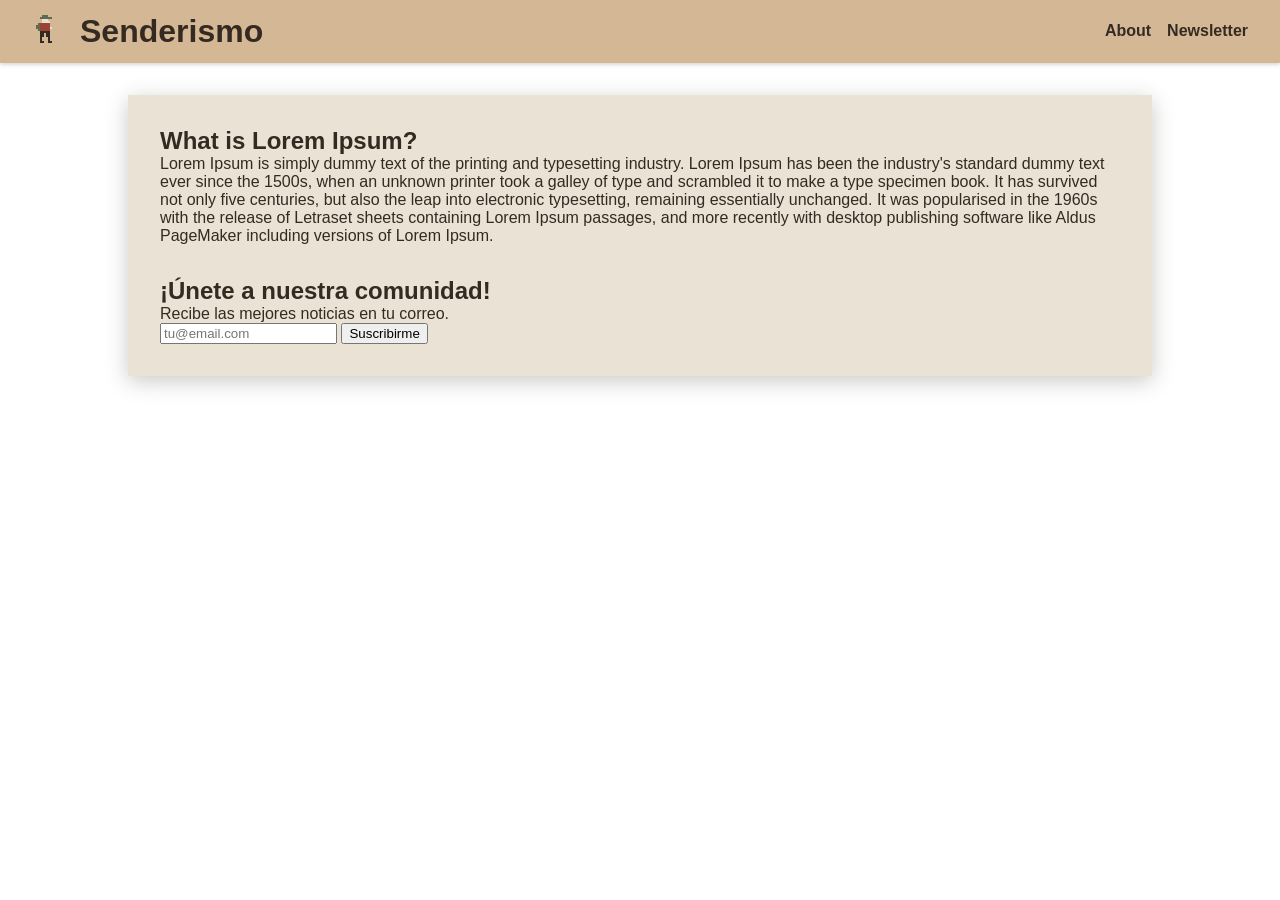
==== src/index.html @ 4166e315 "Initial commit" ====
<!doctype html>
<html lang="es">
  <head>
    <meta charset="UTF-8" />
    <meta name="viewport" content="width=device-width, initial-scale=1.0" />
    <title>Suscripción | Atomic Design + MVC</title>

    <link rel="stylesheet" href="./main.css" />
  </head>
  <body>
    <header class="header">
      <div class="header-main">
        <div class="header-logo-container">
          <img
            src="./assets/images/main-logo.svg"
            alt="Senderismo"
            class="header-logo"
          />
          <h1 class="header-title">Senderismo</h1>
        </div>
        <nav class="header-nav">
          <div class="menu-icon-container">
            <svg
              xmlns="http://www.w3.org/2000/svg"
              viewBox="0 0 24 24"
              width="40"
              height="40"
              fill="none"
              stroke="currentColor"
              stroke-width="2"
              stroke-linecap="round"
              stroke-linejoin="round"
              class="menu-icon"
            >
              <path d="M3 8h4.5l4.5 -5 l4.5 5h4.5" />
              <line x1="3" y1="14" x2="21" y2="14" />
              <line x1="3" y1="20" x2="21" y2="20" />
            </svg>
          </div>
          <ul class="header-nav-list">
            <li class="header-nav-item"><a href="#about-section">About</a></li>
            <li class="header-nav-item">
              <a href="#newsletter-section">Newsletter</a>
            </li>
          </ul>
        </nav>
      </div>
    </header>
    <main class="main">
      <div class="main-content">
        <section class="section" id="about-section">
          <h2>What is Lorem Ipsum?</h2>
          <p>
            Lorem Ipsum is simply dummy text of the printing and typesetting
            industry. Lorem Ipsum has been the industry's standard dummy text
            ever since the 1500s, when an unknown printer took a galley of type
            and scrambled it to make a type specimen book. It has survived not
            only five centuries, but also the leap into electronic typesetting,
            remaining essentially unchanged. It was popularised in the 1960s
            with the release of Letraset sheets containing Lorem Ipsum passages,
            and more recently with desktop publishing software like Aldus
            PageMaker including versions of Lorem Ipsum.
          </p>
        </section>

        <section class="section" id="newsletter-section">
          <h2 class="a-title">¡Únete a nuestra comunidad!</h2>
          <p class="a-text">Recibe las mejores noticias en tu correo.</p>

          <form class="m-subscribe-form" id="subscribe-form">
            <input
              type="email"
              class="a-input"
              id="email-input"
              placeholder="tu@email.com"
              required
            />

            <button
              type="submit"
              class="a-button a-button--primary"
              id="btn-subscribe"
            >
              Suscribirme
            </button>
          </form>

          <p class="a-message" id="success-message"></p>
        </section>
      </div>
    </main>

    <script type="module" src="./app.js"></script>
  </body>
</html>
---- src/main.css ----
@import url("./molecules/header/header.css");


:root {
  --header-color: #d4b895;
  --header-text-color: #352a22;
  --section-background-color: rgba(232, 225, 211, 0.95);
  --section-text-color: #352a22;
}

body {
  margin: 0;
  padding: 0;
  font-family: "Roboto", sans-serif;
  background: url("./assets/images/background.png") no-repeat center center fixed;
  background-size: cover;
}

* {
  box-sizing: border-box;
}

h1,
h2,
h3,
h4,
h5,
h6 {
  margin: 0;
}

p {
  margin: 0;
}

/* MAIN */

.main {
  padding: 2rem 10vw;
}

.main-content {
  display: flex;
  flex-direction: column;
  gap: 2rem;
  background-color: var(--section-background-color);
  padding: 2rem;
  box-shadow: 0 5px 20px rgba(53, 42, 34, 0.25);
  color: var(--section-text-color);
}
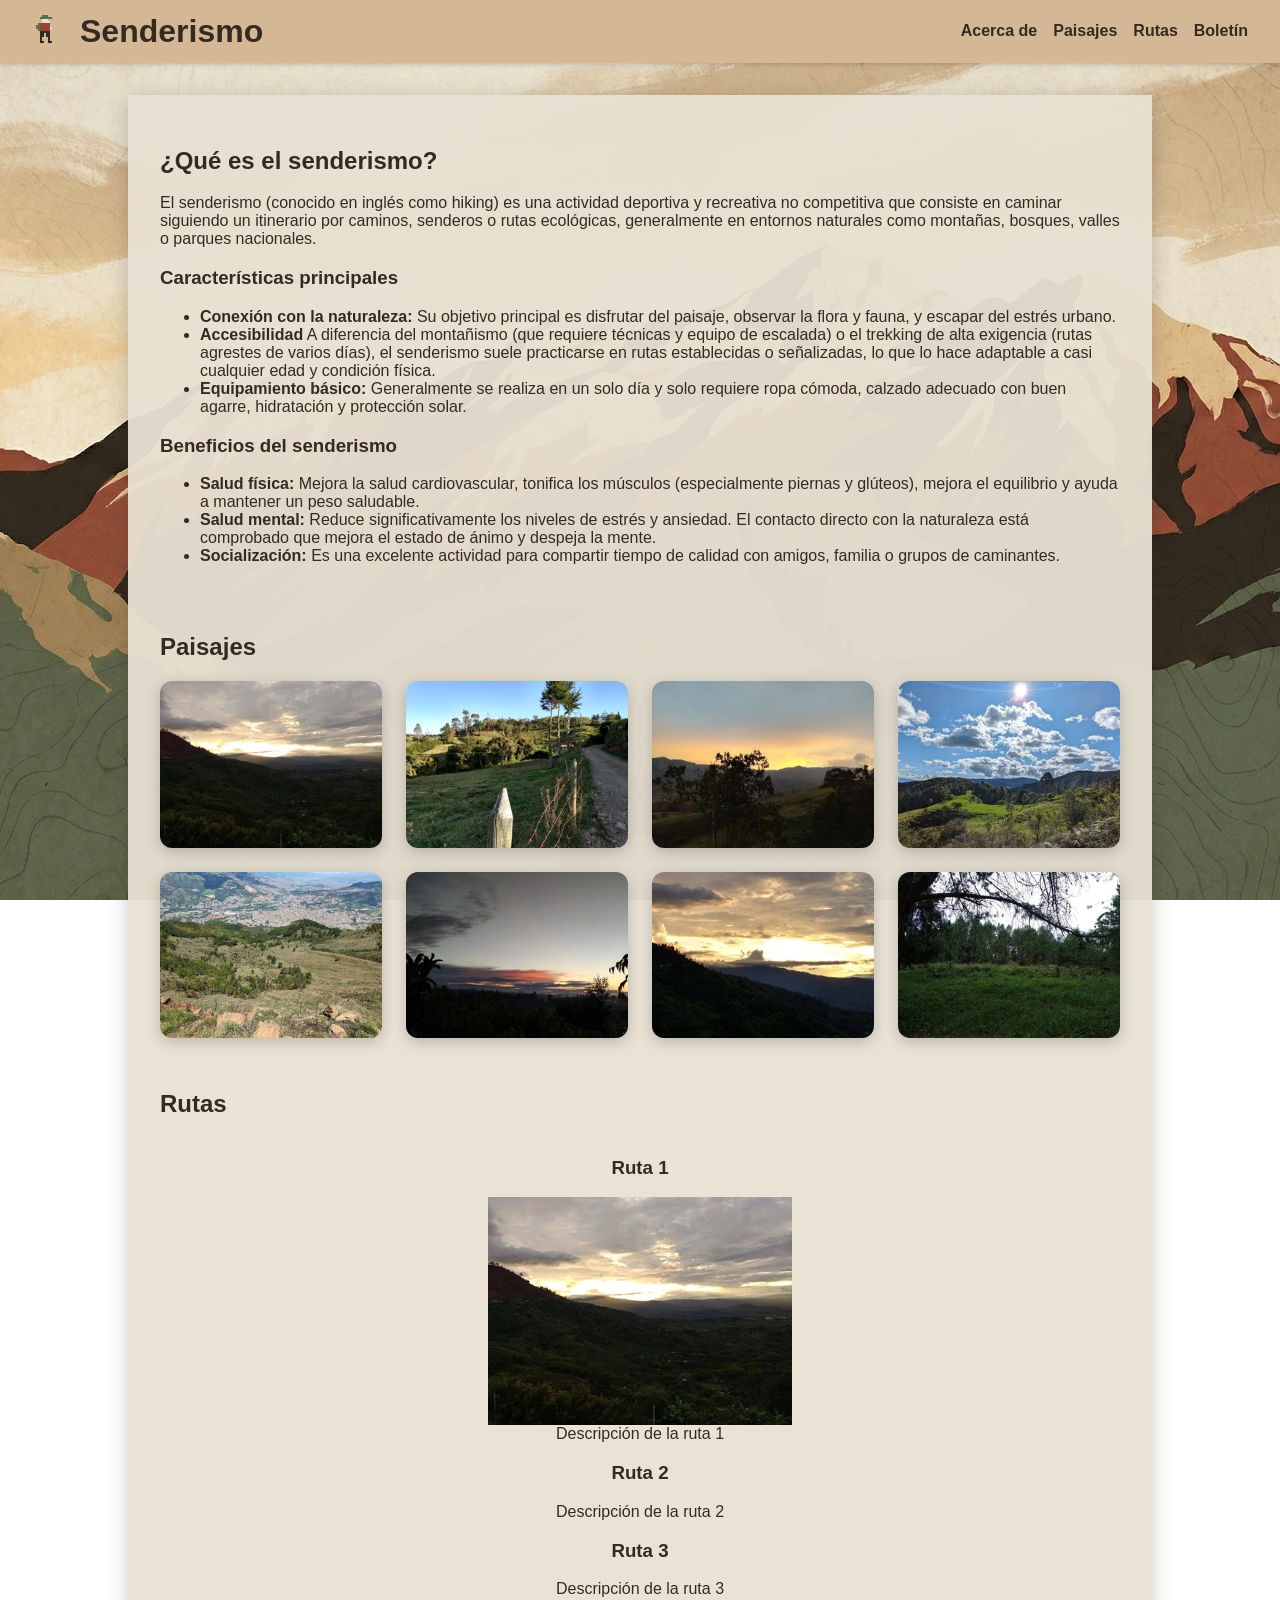
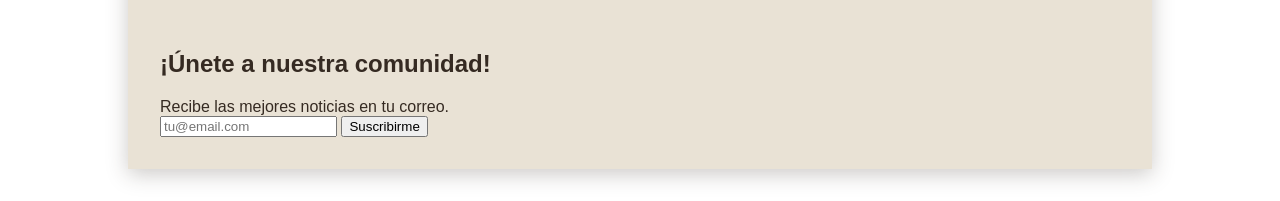
==== commit 36044d2c: "Added image gallery" ====
--- a/src/index.html
+++ b/src/index.html
@@ -38,9 +38,15 @@
             </svg>
           </div>
           <ul class="header-nav-list">
-            <li class="header-nav-item"><a href="#about-section">About</a></li>
             <li class="header-nav-item">
-              <a href="#newsletter-section">Newsletter</a>
+              <a href="#about-section">Acerca de</a>
+            </li>
+            <li class="header-nav-item">
+              <a href="#gallery-section">Paisajes</a>
+            </li>
+            <li class="header-nav-item"><a href="#routes-section">Rutas</a></li>
+            <li class="header-nav-item">
+              <a href="#newsletter-section">Boletín</a>
             </li>
           </ul>
         </nav>
@@ -49,18 +55,145 @@
     <main class="main">
       <div class="main-content">
         <section class="section" id="about-section">
-          <h2>What is Lorem Ipsum?</h2>
+          <h2>¿Qué es el senderismo?</h2>
           <p>
-            Lorem Ipsum is simply dummy text of the printing and typesetting
-            industry. Lorem Ipsum has been the industry's standard dummy text
-            ever since the 1500s, when an unknown printer took a galley of type
-            and scrambled it to make a type specimen book. It has survived not
-            only five centuries, but also the leap into electronic typesetting,
-            remaining essentially unchanged. It was popularised in the 1960s
-            with the release of Letraset sheets containing Lorem Ipsum passages,
-            and more recently with desktop publishing software like Aldus
-            PageMaker including versions of Lorem Ipsum.
+            El senderismo (conocido en inglés como hiking) es una actividad
+            deportiva y recreativa no competitiva que consiste en caminar
+            siguiendo un itinerario por caminos, senderos o rutas ecológicas,
+            generalmente en entornos naturales como montañas, bosques, valles o
+            parques nacionales.
           </p>
+          <h3>Características principales</h3>
+          <ul>
+            <li>
+              <strong>Conexión con la naturaleza:</strong>
+              Su objetivo principal es disfrutar del paisaje, observar la flora
+              y fauna, y escapar del estrés urbano.
+            </li>
+            <li>
+              <strong>Accesibilidad</strong>
+              A diferencia del montañismo (que requiere técnicas y equipo de
+              escalada) o el trekking de alta exigencia (rutas agrestes de
+              varios días), el senderismo suele practicarse en rutas
+              establecidas o señalizadas, lo que lo hace adaptable a casi
+              cualquier edad y condición física.
+            </li>
+            <li>
+              <strong>Equipamiento básico:</strong>
+              Generalmente se realiza en un solo día y solo requiere ropa
+              cómoda, calzado adecuado con buen agarre, hidratación y protección
+              solar.
+            </li>
+          </ul>
+          <h3>Beneficios del senderismo</h3>
+          <ul>
+            <li>
+              <strong>Salud física:</strong>
+              Mejora la salud cardiovascular, tonifica los músculos
+              (especialmente piernas y glúteos), mejora el equilibrio y ayuda a
+              mantener un peso saludable.
+            </li>
+            <li>
+              <strong>Salud mental:</strong>
+              Reduce significativamente los niveles de estrés y ansiedad. El
+              contacto directo con la naturaleza está comprobado que mejora el
+              estado de ánimo y despeja la mente.
+            </li>
+            <li>
+              <strong>Socialización:</strong>
+              Es una excelente actividad para compartir tiempo de calidad con
+              amigos, familia o grupos de caminantes.
+            </li>
+          </ul>
+        </section>
+        <section class="section" id="gallery-section">
+          <h2>Paisajes</h2>
+          <div class="gallery-container">
+            <div class="gallery-item">
+              <a href="#route-1-section">
+                <img
+                  src="./assets/images/landscape-1-thumb.webp"
+                  alt="Senderismo"
+                />
+              </a>
+            </div>
+            <div class="gallery-item">
+              <a href="#route-2-section">
+                <img
+                  src="./assets/images/landscape-2-thumb.webp"
+                  alt="Senderismo"
+                />
+              </a>
+            </div>
+            <div class="gallery-item">
+              <a href="#route-3-section">
+                <img
+                  src="./assets/images/landscape-3-thumb.webp"
+                  alt="Senderismo"
+                />
+              </a>
+            </div>
+            <div class="gallery-item">
+              <a href="#route-4-section">
+                <img
+                  src="./assets/images/landscape-4-thumb.webp"
+                  alt="Senderismo"
+                />
+              </a>
+            </div>
+            <div class="gallery-item">
+              <a href="#route-5-section">
+                <img
+                  src="./assets/images/landscape-5-thumb.webp"
+                  alt="Senderismo"
+                />
+              </a>
+            </div>
+            <div class="gallery-item">
+              <a href="#route-6-section">
+                <img
+                  src="./assets/images/landscape-6-thumb.webp"
+                  alt="Senderismo"
+                />
+              </a>
+            </div>
+            <div class="gallery-item">
+              <a href="#route-7-section">
+                <img
+                  src="./assets/images/landscape-7-thumb.webp"
+                  alt="Senderismo"
+                />
+              </a>
+            </div>
+            <div class="gallery-item">
+              <a href="#route-8-section">
+                <img
+                  src="./assets/images/landscape-8-thumb.webp"
+                  alt="Senderismo"
+                />
+              </a>
+            </div>
+          </div>
+        </section>
+
+        <section class="section" id="routes-section">
+          <h2>Rutas</h2>
+          <section class="routes-container" id="route-1-section">
+            <h3>Ruta 1</h3>
+            <div class="routes-content">
+              <img src="./assets/images/landscape-1-thumb.webp" alt="Senderismo" />
+              <div class="routes-item-data"></div>
+            </div>
+            <p>Descripción de la ruta 1</p>
+          </section>
+          <section class="routes-container" id="route-2-section">
+            <h3>Ruta 2</h3>
+            <p>Descripción de la ruta 2</p>
+          </section>
+          <section class="routes-container" id="route-3-section">
+            <h3>Ruta 3</h3>
+            <p>Descripción de la ruta 3</p>
+          </section>
         </section>
 
         <section class="section" id="newsletter-section">
--- a/src/main.css
+++ b/src/main.css
@@ -1,5 +1,5 @@
 @import url("./molecules/header/header.css");
-
+@import url("./organisms/gallery/gallery.css");
 
 :root {
   --header-color: #d4b895;
@@ -12,21 +12,12 @@
   margin: 0;
   padding: 0;
   font-family: "Roboto", sans-serif;
-  background: url("./assets/images/background.png") no-repeat center center fixed;
+  background: url("./assets/images/background.webp") no-repeat center center fixed;
   background-size: cover;
 }
 
 * {
   box-sizing: border-box;
-}
-
-h1,
-h2,
-h3,
-h4,
-h5,
-h6 {
-  margin: 0;
 }
 
 p {
@@ -47,4 +38,14 @@
   padding: 2rem;
   box-shadow: 0 5px 20px rgba(53, 42, 34, 0.25);
   color: var(--section-text-color);
-}+}
+
+@media (max-width: 768px) {
+  .main {
+    padding: 1rem;
+  }
+
+  .main-content {
+    padding: 1rem;
+  }
+}
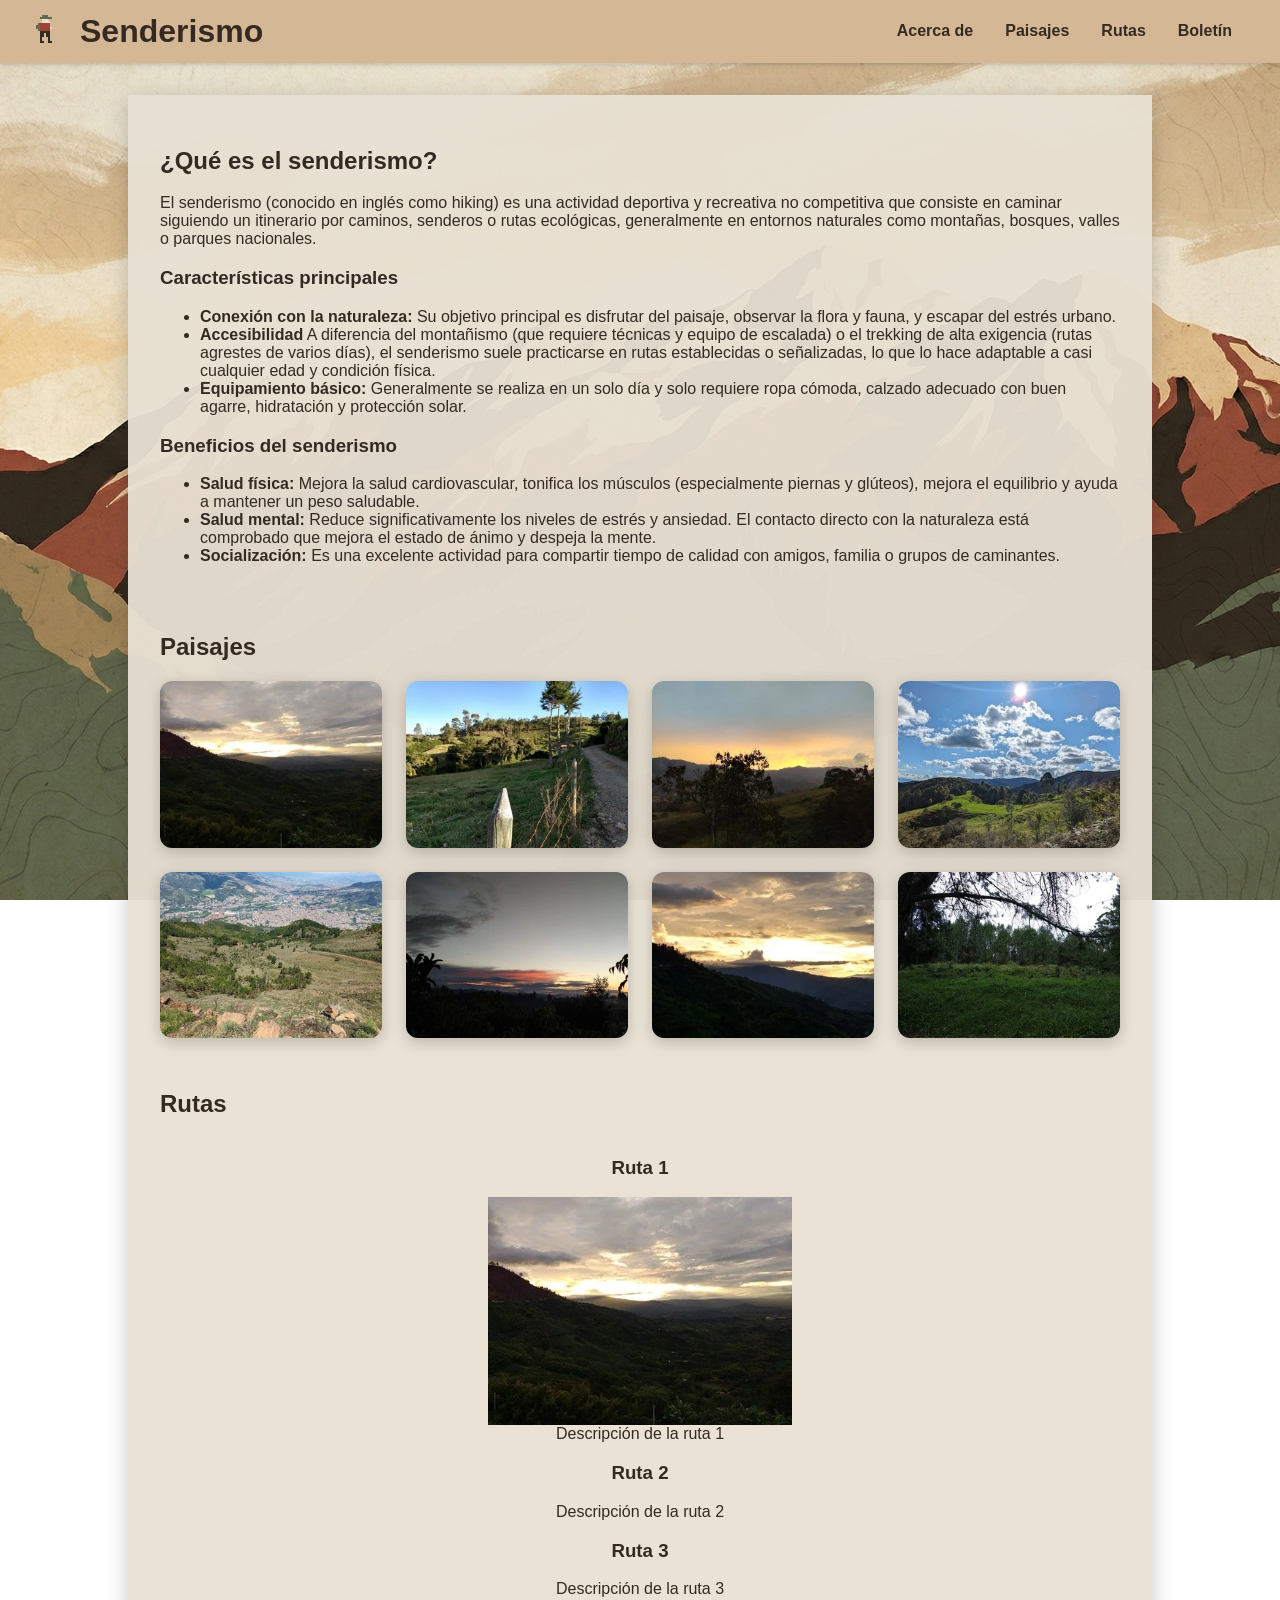
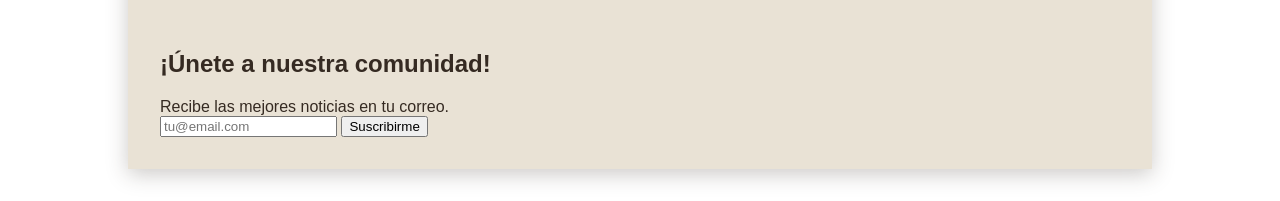
==== commit 3aff0418: "Added MVC to header" ====
--- a/src/index.html
+++ b/src/index.html
@@ -19,7 +19,7 @@
           <h1 class="header-title">Senderismo</h1>
         </div>
         <nav class="header-nav">
-          <div class="menu-icon-container">
+          <button class="menu-button" id="menu-button">
             <svg
               xmlns="http://www.w3.org/2000/svg"
               viewBox="0 0 24 24"
@@ -36,7 +36,7 @@
               <line x1="3" y1="14" x2="21" y2="14" />
               <line x1="3" y1="20" x2="21" y2="20" />
             </svg>
-          </div>
+          </button>
           <ul class="header-nav-list">
             <li class="header-nav-item">
               <a href="#about-section">Acerca de</a>
@@ -179,7 +179,7 @@
         <section class="section" id="routes-section">
           <h2>Rutas</h2>
           <section class="routes-container" id="route-1-section">
-            <h3>Ruta 1</h3>
+            <h3 class="routes-title">Ruta 1</h3>
             <div class="routes-content">
               <img src="./assets/images/landscape-1-thumb.webp" alt="Senderismo" />
               <div class="routes-item-data"></div>
